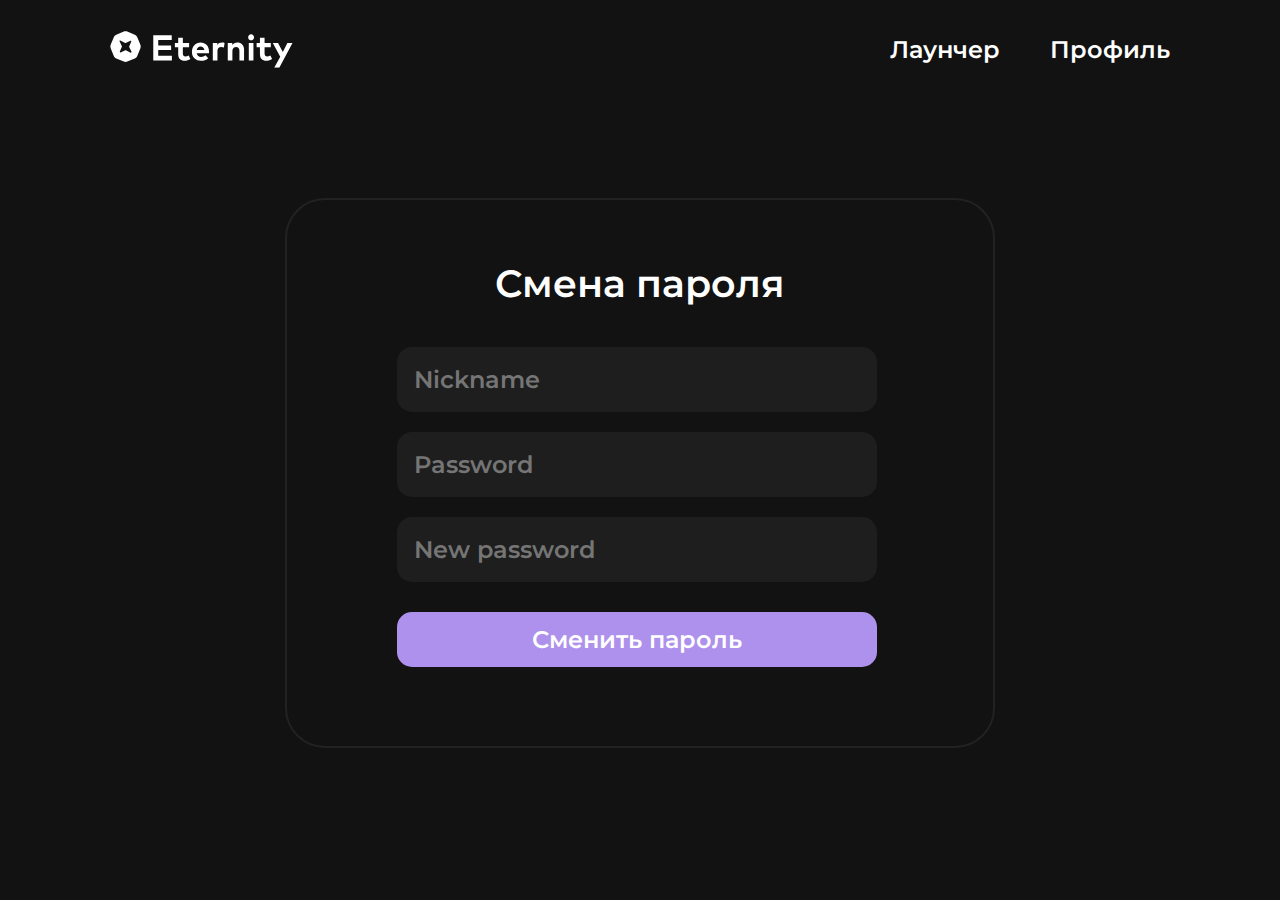
==== changePassword.html @ 5b122faf "pre" ====
<!DOCTYPE html>
<html lang="en">
<head>
    <meta charset="UTF-8">
    <meta name="viewport" content="width=device-width, initial-scale=1.0">
    <title>Eternity | Смена пароля</title>

    <link rel="stylesheet" href="./css/reset.css">
    <link rel="stylesheet" href="./fonts/stylesheet.css">
    <link rel="stylesheet" href="./css/style.css">

    <link rel="preconnect" href="https://fonts.googleapis.com">
    <link rel="preconnect" href="https://fonts.gstatic.com" crossorigin>
    <link href="https://fonts.googleapis.com/css2?family=Montserrat:wght@500;600;700;900&display=swap" rel="stylesheet"> 

</head>
<body>
    <header class="header">
        <div class="wrapper">
            <div class="header_wrapper">

                <div class="header_logo">
                    <a href="/launcher.html" class="header_logo_link">
                        <img src="img/logo.svg" alt="" class="header_logo_pic">
                    </a>
                </div>
    
    
                <nav class="header_nav">
                    <ul class="header_list">
                        <li class="header_item">
                            <a href="/" class="header_link">
                                Лаунчер
                            </a>
                        </li>
                        <li class="header_item">
                            <a href="/login.html" class="header_link">
                                Профиль
                            </a>
                        </li>
                    </ul>
                </nav>

            </div>
        </div>
    </header>


    <main>
        <div class="auth">
            <section class="wrapper">
                <div class="reg_box">
                    <div class="auth_text">Смена пароля</div>
                    
                    <form action="http://127.0.0.1:8000/api/changePassword" class="auth_form" method="post">
                        <div class="username_input">
                            <input type="text" class="username_field" placeholder="Nickname" name="username" required>
                        </div>
                        <div class="password_input">
                            <input type="password" class="password_field" placeholder="Password" name="password" required>
                        </div>
                        <div class="newPassword_input">
                            <input type="password" class="newPassword_field" placeholder="New password" name="newPassword" required>
                        </div>
                        <button class="auth_button">
                            Сменить пароль
                        </button>
                    </form>

                </div>
            </section>
        </div>
    </main>


</body>
</html>
---- fonts/stylesheet.css ----
@font-face {
    font-family: 'Gilroy';
    src: url('Gilroy-ExtraBold.eot');
    src: local('Gilroy ExtraBold'), local('Gilroy-ExtraBold'),
        url('Gilroy-ExtraBold.eot?#iefix') format('embedded-opentype'),
        url('Gilroy-ExtraBold.woff') format('woff'),
        url('../fonts/Gilroy-ExtraBold.ttf') format('truetype');
    font-weight: 800;
    font-style: normal;
}

@font-face {
    font-family: 'Gilroy';
    src: url('Gilroy-Heavy.eot');
    src: local('Gilroy Heavy'), local('Gilroy-Heavy'),
        url('Gilroy-Heavy.eot?#iefix') format('embedded-opentype'),
        url('Gilroy-Heavy.woff') format('woff'),
        url('Gilroy-Heavy.ttf') format('truetype');
    font-weight: 900;
    font-style: normal;
}

@font-face {
    font-family: 'Gilroy';
    src: url('Gilroy-LightItalic.eot');
    src: local('Gilroy Light Italic'), local('Gilroy-LightItalic'),
        url('Gilroy-LightItalic.eot?#iefix') format('embedded-opentype'),
        url('Gilroy-LightItalic.woff') format('woff'),
        url('Gilroy-LightItalic.ttf') format('truetype');
    font-weight: 300;
    font-style: italic;
}

@font-face {
    font-family: 'Gilroy';
    src: url('Gilroy-ThinItalic.eot');
    src: local('Gilroy Thin Italic'), local('Gilroy-ThinItalic'),
        url('Gilroy-ThinItalic.eot?#iefix') format('embedded-opentype'),
        url('Gilroy-ThinItalic.woff') format('woff'),
        url('Gilroy-ThinItalic.ttf') format('truetype');
    font-weight: 100;
    font-style: italic;
}

@font-face {
    font-family: 'Gilroy';
    src: url('Gilroy-BlackItalic.eot');
    src: local('Gilroy Black Italic'), local('Gilroy-BlackItalic'),
        url('Gilroy-BlackItalic.eot?#iefix') format('embedded-opentype'),
        url('Gilroy-BlackItalic.woff') format('woff'),
        url('Gilroy-BlackItalic.ttf') format('truetype');
    font-weight: 900;
    font-style: italic;
}

@font-face {
    font-family: 'Gilroy';
    src: url('Gilroy-BoldItalic.eot');
    src: local('Gilroy Bold Italic'), local('Gilroy-BoldItalic'),
        url('Gilroy-BoldItalic.eot?#iefix') format('embedded-opentype'),
        url('Gilroy-BoldItalic.woff') format('woff'),
        url('Gilroy-BoldItalic.ttf') format('truetype');
    font-weight: bold;
    font-style: italic;
}

@font-face {
    font-family: 'Gilroy';
    src: url('Gilroy-SemiBold.eot');
    src: local('Gilroy SemiBold'), local('Gilroy-SemiBold'),
        url('Gilroy-SemiBold.eot?#iefix') format('embedded-opentype'),
        url('Gilroy-SemiBold.woff') format('woff'),
        url('Gilroy-SemiBold.ttf') format('truetype');
    font-weight: 600;
    font-style: normal;
}

@font-face {
    font-family: 'Gilroy';
    src: url('Gilroy-UltraLightItalic.eot');
    src: local('Gilroy UltraLight Italic'), local('Gilroy-UltraLightItalic'),
        url('Gilroy-UltraLightItalic.eot?#iefix') format('embedded-opentype'),
        url('Gilroy-UltraLightItalic.woff') format('woff'),
        url('Gilroy-UltraLightItalic.ttf') format('truetype');
    font-weight: 200;
    font-style: italic;
}

@font-face {
    font-family: 'Gilroy';
    src: url('Gilroy-SemiBoldItalic.eot');
    src: local('Gilroy SemiBold Italic'), local('Gilroy-SemiBoldItalic'),
        url('Gilroy-SemiBoldItalic.eot?#iefix') format('embedded-opentype'),
        url('Gilroy-SemiBoldItalic.woff') format('woff'),
        url('Gilroy-SemiBoldItalic.ttf') format('truetype');
    font-weight: 600;
    font-style: italic;
}

@font-face {
    font-family: 'Gilroy';
    src: url('Gilroy-Light.eot');
    src: local('Gilroy Light'), local('Gilroy-Light'),
        url('Gilroy-Light.eot?#iefix') format('embedded-opentype'),
        url('Gilroy-Light.woff') format('woff'),
        url('Gilroy-Light.ttf') format('truetype');
    font-weight: 300;
    font-style: normal;
}

@font-face {
    font-family: 'Gilroy';
    src: url('Gilroy-MediumItalic.eot');
    src: local('Gilroy Medium Italic'), local('Gilroy-MediumItalic'),
        url('Gilroy-MediumItalic.eot?#iefix') format('embedded-opentype'),
        url('Gilroy-MediumItalic.woff') format('woff'),
        url('Gilroy-MediumItalic.ttf') format('truetype');
    font-weight: 500;
    font-style: italic;
}

@font-face {
    font-family: 'Gilroy';
    src: url('Gilroy-ExtraBoldItalic.eot');
    src: local('Gilroy ExtraBold Italic'), local('Gilroy-ExtraBoldItalic'),
        url('Gilroy-ExtraBoldItalic.eot?#iefix') format('embedded-opentype'),
        url('Gilroy-ExtraBoldItalic.woff') format('woff'),
        url('Gilroy-ExtraBoldItalic.ttf') format('truetype');
    font-weight: 800;
    font-style: italic;
}

@font-face {
    font-family: 'Gilroy';
    src: url('Gilroy-Regular.eot');
    src: local('Gilroy Regular'), local('Gilroy-Regular'),
        url('Gilroy-Regular.eot?#iefix') format('embedded-opentype'),
        url('Gilroy-Regular.woff') format('woff'),
        url('Gilroy-Regular.ttf') format('truetype');
    font-weight: normal;
    font-style: normal;
}

@font-face {
    font-family: 'Gilroy';
    src: url('Gilroy-HeavyItalic.eot');
    src: local('Gilroy Heavy Italic'), local('Gilroy-HeavyItalic'),
        url('Gilroy-HeavyItalic.eot?#iefix') format('embedded-opentype'),
        url('Gilroy-HeavyItalic.woff') format('woff'),
        url('Gilroy-HeavyItalic.ttf') format('truetype');
    font-weight: 900;
    font-style: italic;
}

@font-face {
    font-family: 'Gilroy';
    src: url('Gilroy-Medium.eot');
    src: local('Gilroy Medium'), local('Gilroy-Medium'),
        url('Gilroy-Medium.eot?#iefix') format('embedded-opentype'),
        url('Gilroy-Medium.woff') format('woff'),
        url('Gilroy-Medium.ttf') format('truetype');
    font-weight: 500;
    font-style: normal;
}

@font-face {
    font-family: 'Gilroy';
    src: url('Gilroy-RegularItalic.eot');
    src: local('Gilroy Regular Italic'), local('Gilroy-RegularItalic'),
        url('Gilroy-RegularItalic.eot?#iefix') format('embedded-opentype'),
        url('Gilroy-RegularItalic.woff') format('woff'),
        url('Gilroy-RegularItalic.ttf') format('truetype');
    font-weight: normal;
    font-style: italic;
}

@font-face {
    font-family: 'Gilroy';
    src: url('Gilroy-UltraLight.eot');
    src: local('Gilroy UltraLight'), local('Gilroy-UltraLight'),
        url('Gilroy-UltraLight.eot?#iefix') format('embedded-opentype'),
        url('Gilroy-UltraLight.woff') format('woff'),
        url('Gilroy-UltraLight.ttf') format('truetype');
    font-weight: 200;
    font-style: normal;
}

@font-face {
    font-family: 'Gilroy';
    src: url('Gilroy-Bold.eot');
    src: local('Gilroy Bold'), local('Gilroy-Bold'),
        url('Gilroy-Bold.eot?#iefix') format('embedded-opentype'),
        url('Gilroy-Bold.woff') format('woff'),
        url('Gilroy-Bold.ttf') format('truetype');
    font-weight: bold;
    font-style: normal;
}

@font-face {
    font-family: 'Gilroy';
    src: url('Gilroy-Thin.eot');
    src: local('Gilroy Thin'), local('Gilroy-Thin'),
        url('Gilroy-Thin.eot?#iefix') format('embedded-opentype'),
        url('Gilroy-Thin.woff') format('woff'),
        url('Gilroy-Thin.ttf') format('truetype');
    font-weight: 100;
    font-style: normal;
}

@font-face {
    font-family: 'Gilroy';
    src: url('Gilroy-Black.eot');
    src: local('Gilroy Black'), local('Gilroy-Black'),
        url('Gilroy-Black.eot?#iefix') format('embedded-opentype'),
        url('Gilroy-Black.woff') format('woff'),
        url('Gilroy-Black.ttf') format('truetype');
    font-weight: 900;
    font-style: normal;
}




html{

    box-sizing: border-box;

}

*, *::before, *::after {
    box-sizing: inherit;
}
---- css/style.css ----
html{
    background-color: #121212;
    box-sizing: border-box;


}

*, *::before, *::after {
    box-sizing: inherit;
}




.wrapper {

    max-width: 1060px;
    margin: 0 auto;

}

.header {
    top: 0;
    left: 0;
    width: 100%;
    padding-bottom: 30px;
}

.header_wrapper {
    margin-top: 30px;
    display: flex;
    flex-wrap: wrap;
    align-items: center;
    justify-content: space-between;

}

.header_list {
    display: flex;
    flex-wrap: wrap;
}

.header_link{
    color: #FFF;
    text-align: right;
    font-family: Montserrat;
    font-size: 24px;
    font-style: normal;
    font-weight: 600;
    line-height: normal;
    text-decoration: none;
}

.header_item{

    margin-right: 50px;
}

.header_item:last-child {

    margin-right: 0;

}


.header_link:hover{
    transition: 0.5s;
    color: #AE91EC;

}


/* ИНТРО */

.intro {
    height: 600px;
    background: url('../img/background.png') no-repeat center;
    background-size: cover;
    padding-top: 140px;
}

.intro_title{
    color: #FFF;
    font-family: Montserrat;
    font-size: 64px;
    font-style: normal;
    font-weight: 900;
    line-height: normal;
}

.intro_subtitle {

    padding-top: 20px;
    color: rgba(255, 255, 255, 0.80);
    font-family: Montserrat;
    font-size: 34px;
    font-style: normal;
    font-weight: 600;
    line-height: normal;
    max-width: 600px;

}



/* ВАНИЛА */


.vanilla_server {

    padding-top: 60px;

}

.vanilla_intro {

    color: #AE91EC;
    font-family: Montserrat;
    font-size: 50px;
    font-style: normal;
    font-weight: 900;
    line-height: normal;

}


.vanilla_into_vydel {


    color: #ffffff73;
    text-decoration: none;
    
    font-family: Montserrat;
    font-size: 50px;
    font-style: normal;
    font-weight: 900;
    line-height: normal;
}


.vanilla_description {

    padding-top:55px;


}

.vanilla_description_text {

    color: #FFF;
    font-family: Montserrat;
    font-size: 32px;
    font-style: normal;
    font-weight: 500;
    line-height: normal;

    max-width: 600px;

    margin-top: 110px;


}


.vanilla_description_block {

    width: 450px;
    height: 500px;
    border-radius: 20px;
    background: #1f1f1f;
    margin-left: 40px;

    padding: 20px;

    float: right;
    margin-top: -310px;


}

.vdb_text {


    color: #FFF;
    font-family: Montserrat;
    font-size: 24px;
    font-style: normal;
    font-weight: 700;
    line-height: normal;

    text-align: center;

    padding-top: 20px;
    padding-bottom: 20px;


}


.vdb_desc {

    color: #AE91EC;
    font-family: Montserrat;
    font-size: 24px;
    font-style: normal;
    font-weight: 600;
    line-height: normal;


    text-align: left;

    padding-top: 10px;

}


.vdb_desc_dec {


    color: #FFF;

    font-family: Montserrat;
    font-size: 18px;
    font-style: normal;
    font-weight: 400;
    line-height: normal;

    max-width: 600px;
    text-align: left;

    padding-top: 10px;

}


.vanilla_join {
    
    margin-top: 30px;

    width: 400px;
    height: 50px;

    border-radius: 15px;
    background: #AE91EC;
    color: #FFF;
    border: 2px;

    font-family: Montserrat;
    font-size: 24px;
    font-style: normal;
    font-weight: 600;
    line-height: normal;

    max-width: 600px;
    transition: 0.5s;

}


.vanilla_join:hover {
    
    transition: 0.5s;
    border-radius: 15px;
    background: #ae91eccc;
    color: #FFF;
    border: 2px;

}


.vanilla_join_btn {


    color: #FFF;

    font-family: Montserrat;
    font-size: 24px;
    font-style: normal;
    font-weight: 600;
    line-height: normal;

    max-width: 600px;
    
    text-decoration: none;

}


/* LOGIN */


.auth_box {

    margin: 100px auto;

    width: 710px;
    height: 500px;
    background-color: #121212;

    border: solid 2px;
    border-radius: 40px;
    
}


.auth_text {
    margin-top: 60px;
    color: #FFF;
    text-align: center;
    font-family: Montserrat;
    font-size: 38px;
    font-style: normal;
    font-weight: 600;
    line-height: normal;

}

.auth_form {

    margin-top: 40px;
    margin-left: 110px;
    margin-bottom: 25px;


}


.username_input, .password_input, .newPassword_input {

    width: 480px;
    height: 65px;
    background: #1e1e1e;
    border-radius: 15px;

}

.username_field, .password_field, .newPassword_field  {

    margin-top: 10px;
    margin-left: 15px;

    width: 450px;
    height: 45px;
    
    background: #1e1e1e;
    border: 0;

    color: #FFF;

    font-family: Montserrat;
    font-size: 24px;
    font-style: normal;
    font-weight: 600;
    line-height: normal;

}

.password_input, .newPassword_input {
    margin-top: 20px;
}

.auth_button {

    width: 480px;
    height: 55px;
    border-radius: 15px;


    background: #AE91EC;
    border: 0;

    margin-top: 30px;

    color: #FFF;

    text-align: center;
    font-family: Montserrat;
    font-size: 24px;
    font-style: normal;
    font-weight: 600;
    line-height: normal;



}

.auth_button:hover {

    background-color: #AE91ECcc;
    transition: 0.5s;

}

.not_registred {

    
    margin-left: 264px;

    color: #FFF;

    text-align: center;
    font-family: Montserrat;
    font-size: 24px;
    font-style: normal;
    font-weight: 600;
    line-height: normal;

    text-decoration: none;
}


.not_registred:hover {

    transition: 0.5s;
    color: #AE91EC;

}


/* REGISTER */


.already_registred {

    
    margin-left: 235px;

    color: #FFF;

    text-align: center;
    font-family: Montserrat;
    font-size: 24px;
    font-style: normal;
    font-weight: 600;
    line-height: normal;

    text-decoration: none;
}


.already_registred:hover {

    transition: 0.5s;
    color: #AE91EC;

}


.reg_box {

    margin: 100px auto;

    width: 710px;
    height: 550px;
    background-color: #121212;

    border: solid 2px;
    border-radius: 40px;
    
}

.accept_rules {

    padding-top: 20px;

}

.checkbox_text {

    color: #FFF;
    font-family: Montserrat;
    font-size: 24px;
    font-style: normal;
    font-weight: 600;
    line-height: normal;

    text-decoration: none;

    margin-left: 15px;



}

.checkbox {
    width: 23px;
    height: 23px;

}

.rule_link {


    color: #AE91EC;
    font-family: Montserrat;
    font-size: 24px;
    font-style: normal;
    font-weight: 600;
    line-height: normal;

    text-decoration: none;

}


.checkbox:checked {

    accent-color: #AE91EC;

}



/* ЛАУНЧЕР */


.launcher {
    padding-top: 80px;
}

.pre_launcher_intro {

    color: #FFF;
    font-family: Montserrat;
    font-size: 42px;
    font-style: normal;
    font-weight: 600;
    line-height: normal;

}

.launcher_intro {

    color: #FFF;
    padding-top: 20px;
    font-family: Montserrat;
    font-size: 52px;
    font-style: normal;
    font-weight: 900;
    line-height: normal;
    max-width: 780px;

}

.download_buttons {

    margin-top: 50px;
    display: flex;

}

.windows_download {

    width: 400px;
    height: 85px;
    border-radius: 20px;
    background: #AE91EC;
    padding-top: 12px;
    padding-left: 20px;
    text-decoration: none;



}

.windows_text {

    color: #FFF;

    text-align: center;
    vertical-align: middle;
    font-family: Montserrat;
    font-size: 32px;
    font-style: normal;
    font-weight: 600;
    line-height: normal;
    margin-left: 30px;
}

.windows_icon {

    width: 60px;

}


.other_download {

    width: 400px;
    height: 85px;
    border-radius: 20px;
    background: #1e1e1e;
    padding-top: 12px;
    padding-left: 20px;
    text-decoration: none;
    margin-left: 30px;


}

.other_text {

    color: #FFF;

    text-align: center;
    vertical-align: middle;
    font-family: Montserrat;
    font-size: 32px;
    font-style: normal;
    font-weight: 600;
    line-height: normal;
    margin-left: 30px;
}

.other_icon {

    width: 55px;

}


.windows_download:hover {

    background-color: #AE91ECcc;
    transition: 0.5s;

}

.other_download:hover {

    background-color: #1e1e1ecc;
    transition: 0.5s;

}

.java_download {

    padding-top: 50px;

}

.java_warn {

    color: #FFF;

    font-family: Montserrat;
    font-size: 48px;
    font-style: normal;
    font-weight: 900;
    line-height: normal;

}

.java_info {

    color: #FFF;
    padding-top: 10px;
    font-family: Montserrat;
    font-size: 32px;
    font-style: normal;
    font-weight: 600;
    line-height: normal;

    padding-bottom: 30px;

}

.java_link {

    color: #FFF;

    font-family: Montserrat;
    font-size: 36px;
    font-style: normal;
    font-weight: 600;
    line-height: normal;

    text-decoration: none;
}

.java_link:hover {
    color: #57F287;
    transition: 0.5s;
}
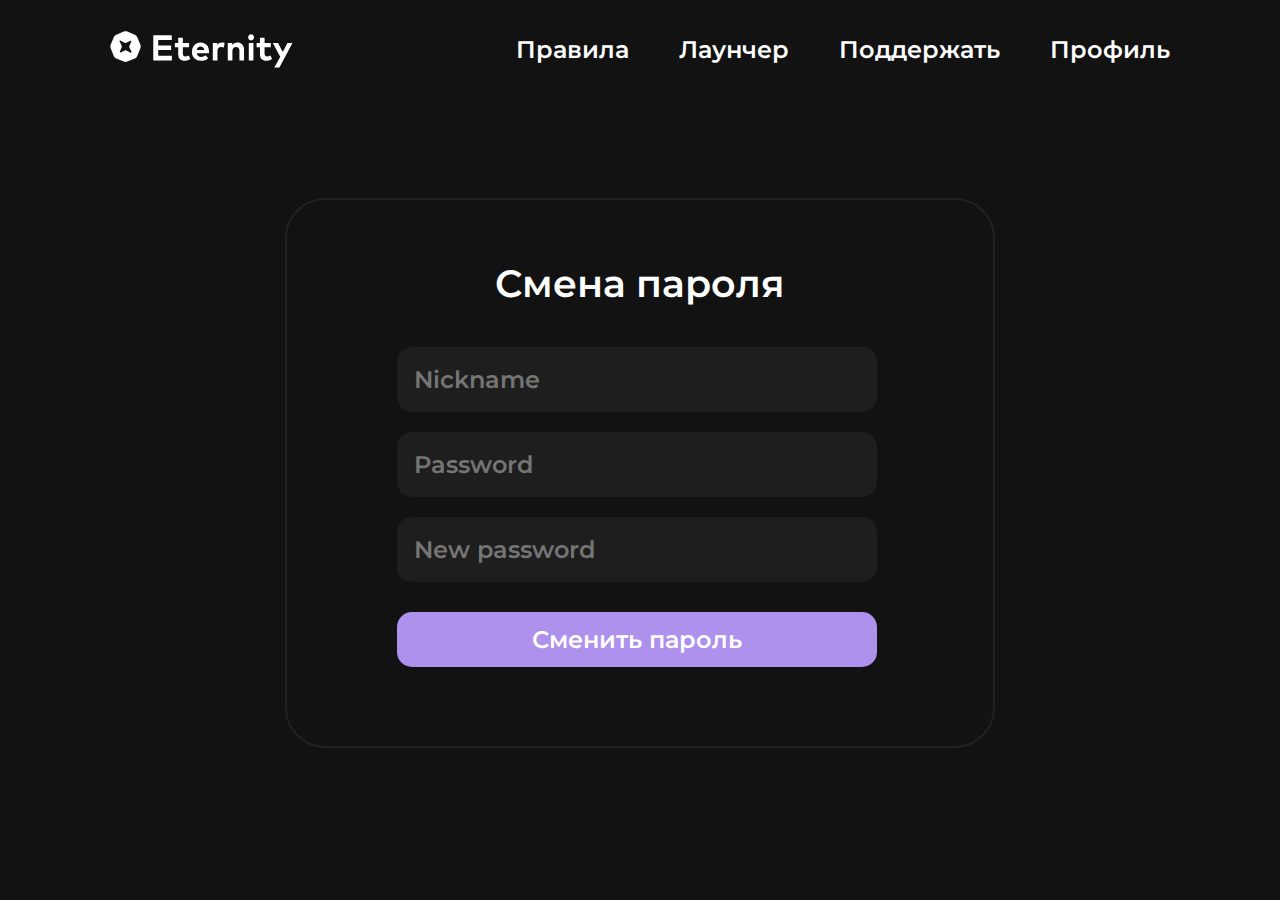
==== commit 3f8ec11e: "final" ====
--- a/changePassword.html
+++ b/changePassword.html
@@ -20,7 +20,7 @@
             <div class="header_wrapper">
 
                 <div class="header_logo">
-                    <a href="/launcher.html" class="header_logo_link">
+                    <a href="/" class="header_logo_link">
                         <img src="img/logo.svg" alt="" class="header_logo_pic">
                     </a>
                 </div>
@@ -29,8 +29,18 @@
                 <nav class="header_nav">
                     <ul class="header_list">
                         <li class="header_item">
-                            <a href="/" class="header_link">
+                            <a href="/rules.html" class="header_link">
+                                Правила
+                            </a>
+                        </li>
+                        <li class="header_item">
+                            <a href="/launcher.html" class="header_link">
                                 Лаунчер
+                            </a>
+                        </li>
+                        <li class="header_item">
+                            <a href="https://www.donationalerts.com/r/eternitymc" class="header_link">
+                                Поддержать
                             </a>
                         </li>
                         <li class="header_item">
@@ -40,7 +50,6 @@
                         </li>
                     </ul>
                 </nav>
-
             </div>
         </div>
     </header>
@@ -52,7 +61,7 @@
                 <div class="reg_box">
                     <div class="auth_text">Смена пароля</div>
                     
-                    <form action="http://127.0.0.1:8000/api/changePassword" class="auth_form" method="post">
+                    <form action="http://get.eternitymc.ru:7676/api/changePassword" class="auth_form" method="post">
                         <div class="username_input">
                             <input type="text" class="username_field" placeholder="Nickname" name="username" required>
                         </div>
--- a/css/style.css
+++ b/css/style.css
@@ -141,7 +141,8 @@
 
 .vanilla_description {
 
-    padding-top:55px;
+
+    padding-bottom: 200px;
 
 
 }
@@ -157,7 +158,8 @@
 
     max-width: 600px;
 
-    margin-top: 110px;
+    margin-top: 50px;
+
 
 
 }
@@ -174,7 +176,7 @@
     padding: 20px;
 
     float: right;
-    margin-top: -310px;
+    margin-top: -320px;
 
 
 }
@@ -682,4 +684,418 @@
 .java_link:hover {
     color: #57F287;
     transition: 0.5s;
+}
+
+
+/* MOD SERVER */
+
+
+/* .mod_server {
+
+
+    padding-top: 160px;
+
+}
+
+
+.mod_intro {
+
+    color: #57F287;
+    font-family: Montserrat;
+    font-size: 50px;
+    font-style: normal;
+    font-weight: 900;
+    line-height: normal;
+
+}
+
+
+.vanilla_into_vydel {
+
+
+    color: #ffffff73;
+    text-decoration: none;
+    
+    font-family: Montserrat;
+    font-size: 50px;
+    font-style: normal;
+    font-weight: 900;
+    line-height: normal;
+}
+
+
+.vanilla_description {
+
+    padding-top:55px;
+
+
+}
+
+.vanilla_description_text {
+
+    color: #FFF;
+    font-family: Montserrat;
+    font-size: 32px;
+    font-style: normal;
+    font-weight: 500;
+    line-height: normal;
+
+    max-width: 600px;
+
+    margin-top: 110px;
+
+
+}
+
+
+.mod_description_block {
+
+    width: 450px;
+    height: 500px;
+    border-radius: 20px;
+    background: #1f1f1f;
+    margin-left: 40px;
+
+    padding: 20px;
+
+    float: right;
+    margin-top: -150px;
+
+
+}
+
+.vdb_text {
+
+
+    color: #FFF;
+    font-family: Montserrat;
+    font-size: 24px;
+    font-style: normal;
+    font-weight: 700;
+    line-height: normal;
+
+    text-align: center;
+
+    padding-top: 20px;
+    padding-bottom: 20px;
+
+
+}
+
+
+.mdb_desc {
+
+    color: #57F287;
+    font-family: Montserrat;
+    font-size: 24px;
+    font-style: normal;
+    font-weight: 600;
+    line-height: normal;
+
+
+    text-align: left;
+
+    padding-top: 10px;
+
+}
+
+
+.vdb_desc_dec {
+
+
+    color: #FFF;
+
+    font-family: Montserrat;
+    font-size: 18px;
+    font-style: normal;
+    font-weight: 400;
+    line-height: normal;
+
+    max-width: 600px;
+    text-align: left;
+
+    padding-top: 10px;
+
+}
+
+
+.vanilla_join {
+    
+    margin-top: 30px;
+
+    width: 400px;
+    height: 50px;
+
+    border-radius: 15px;
+    background: #AE91EC;
+    color: #FFF;
+    border: 2px;
+
+    font-family: Montserrat;
+    font-size: 24px;
+    font-style: normal;
+    font-weight: 600;
+    line-height: normal;
+
+    max-width: 600px;
+    transition: 0.5s;
+
+}
+
+
+.vanilla_join:hover {
+    
+    transition: 0.5s;
+    border-radius: 15px;
+    background: #ae91eccc;
+    color: #FFF;
+    border: 2px;
+
+}
+
+
+.vanilla_join_btn {
+
+
+    color: #FFF;
+
+    font-family: Montserrat;
+    font-size: 24px;
+    font-style: normal;
+    font-weight: 600;
+    line-height: normal;
+
+    max-width: 600px;
+    
+    text-decoration: none;
+
+} */
+
+
+
+/* FOOTER */
+
+
+.footer {
+    width: 100%;
+    height: 100px;
+    background: #000;
+
+    
+}
+
+
+.footer_copyright {
+
+    color: #FFF;
+
+    font-family: Montserrat;
+    font-size: 24px;
+    font-style: normal;
+    font-weight: 600;
+    line-height: normal;
+
+    padding-top: 25px;
+
+}
+
+
+.org_copyright {
+
+    margin-top: 5px;
+    color: rgba(255, 255, 255, 0.50);
+    font-family: Montserrat;
+    font-size: 16px;
+    font-style: normal;
+    font-weight: 600;
+    line-height: normal;
+
+}
+
+
+
+/* END */
+
+.end_info {
+
+    margin-bottom: 60px;
+
+}
+
+.end_title {
+
+    color: #FFF;
+    font-family: Montserrat;
+    font-size: 26px;
+    font-style: normal;
+    font-weight: 700;
+    line-height: normal;
+
+}
+
+.end_subtitle {
+
+    color: #FFF;
+    font-family: Montserrat;
+    font-size: 36px;
+    font-style: normal;
+    font-weight: 700;
+    line-height: normal;
+
+}
+
+
+.end_text {
+
+    padding-top: 20px;
+    color: #FFF;
+    font-family: Montserrat;
+    font-size: 26px;
+    font-style: normal;
+    font-weight: 500;
+    line-height: normal;
+    max-width: 800px;
+
+}
+
+
+.end_ps {
+    padding-top: 20px;
+    color: #FFF;
+    font-family: Montserrat;
+    font-size: 32px;
+    font-style: normal;
+    font-weight: 800;
+    line-height: normal;
+    max-width: 800px;
+}
+
+
+
+.end_buttons {
+
+    margin-top: 40px;
+    display: flex;
+
+}
+
+
+.vk_end_button {
+
+    height: 80px;
+    width: 80px;
+    border-radius: 25px;
+    background: #4C75A3;
+    padding: 15px 15px;
+    margin-right: 50px;
+
+}
+
+.end_btn_pic {
+
+    height: 50px;
+
+}
+
+.tg_end_button {
+
+    height: 80px;
+    width: 80px;
+    border-radius: 25px;
+    background: #2AABEE;
+    padding: 15px 15px;
+    margin-right: 50px;
+
+}
+
+.dc_end_button {
+
+    height: 80px;
+    width: 80px;
+    border-radius: 25px;
+    background: #5865F2;
+    padding: 20px 15px;
+    margin-right: 50px;
+
+}
+
+.dcend_btn_pic {
+
+    height: 38px;
+    width: 50px;
+
+}
+
+
+
+.support_end_button {
+
+    height: 80px;
+    width: 310px;
+    border-radius: 25px;
+    background: #1e1e1e;
+    padding: 20px 20px;
+    
+    text-decoration: none;
+    text-align: center;
+    vertical-align: middle;
+
+}
+
+.support_text {
+
+
+    color: #FFF;
+
+    text-align: center;
+    font-family: Montserrat;
+    font-size: 28px;
+    font-style: normal;
+    font-weight: 600;
+    line-height: normal;
+
+}
+
+
+/* RULES */
+
+
+
+.rules {
+    margin-top: 60px;
+    margin-bottom: 60px;
+}
+
+.rules_title {
+    color: #FFF;
+    font-family: Montserrat;
+    font-size: 32px;
+    font-style: normal;
+    font-weight: 900;
+    line-height: normal;
+}
+
+.rules_punkt {
+
+    margin-top: 20px;
+    color: #FFF;
+    font-family: Montserrat;
+    font-size: 26px;
+    font-style: normal;
+    font-weight: 700;
+    line-height: normal;
+
+}
+
+.rules_podpunkt {
+
+    margin-top: 10px;
+    color: #ffffffcc;
+    font-family: Montserrat;
+    font-size: 20px;
+    font-style: normal;
+    font-weight: 500;
+    line-height: normal;
+    margin-left: 20px;
+
 }